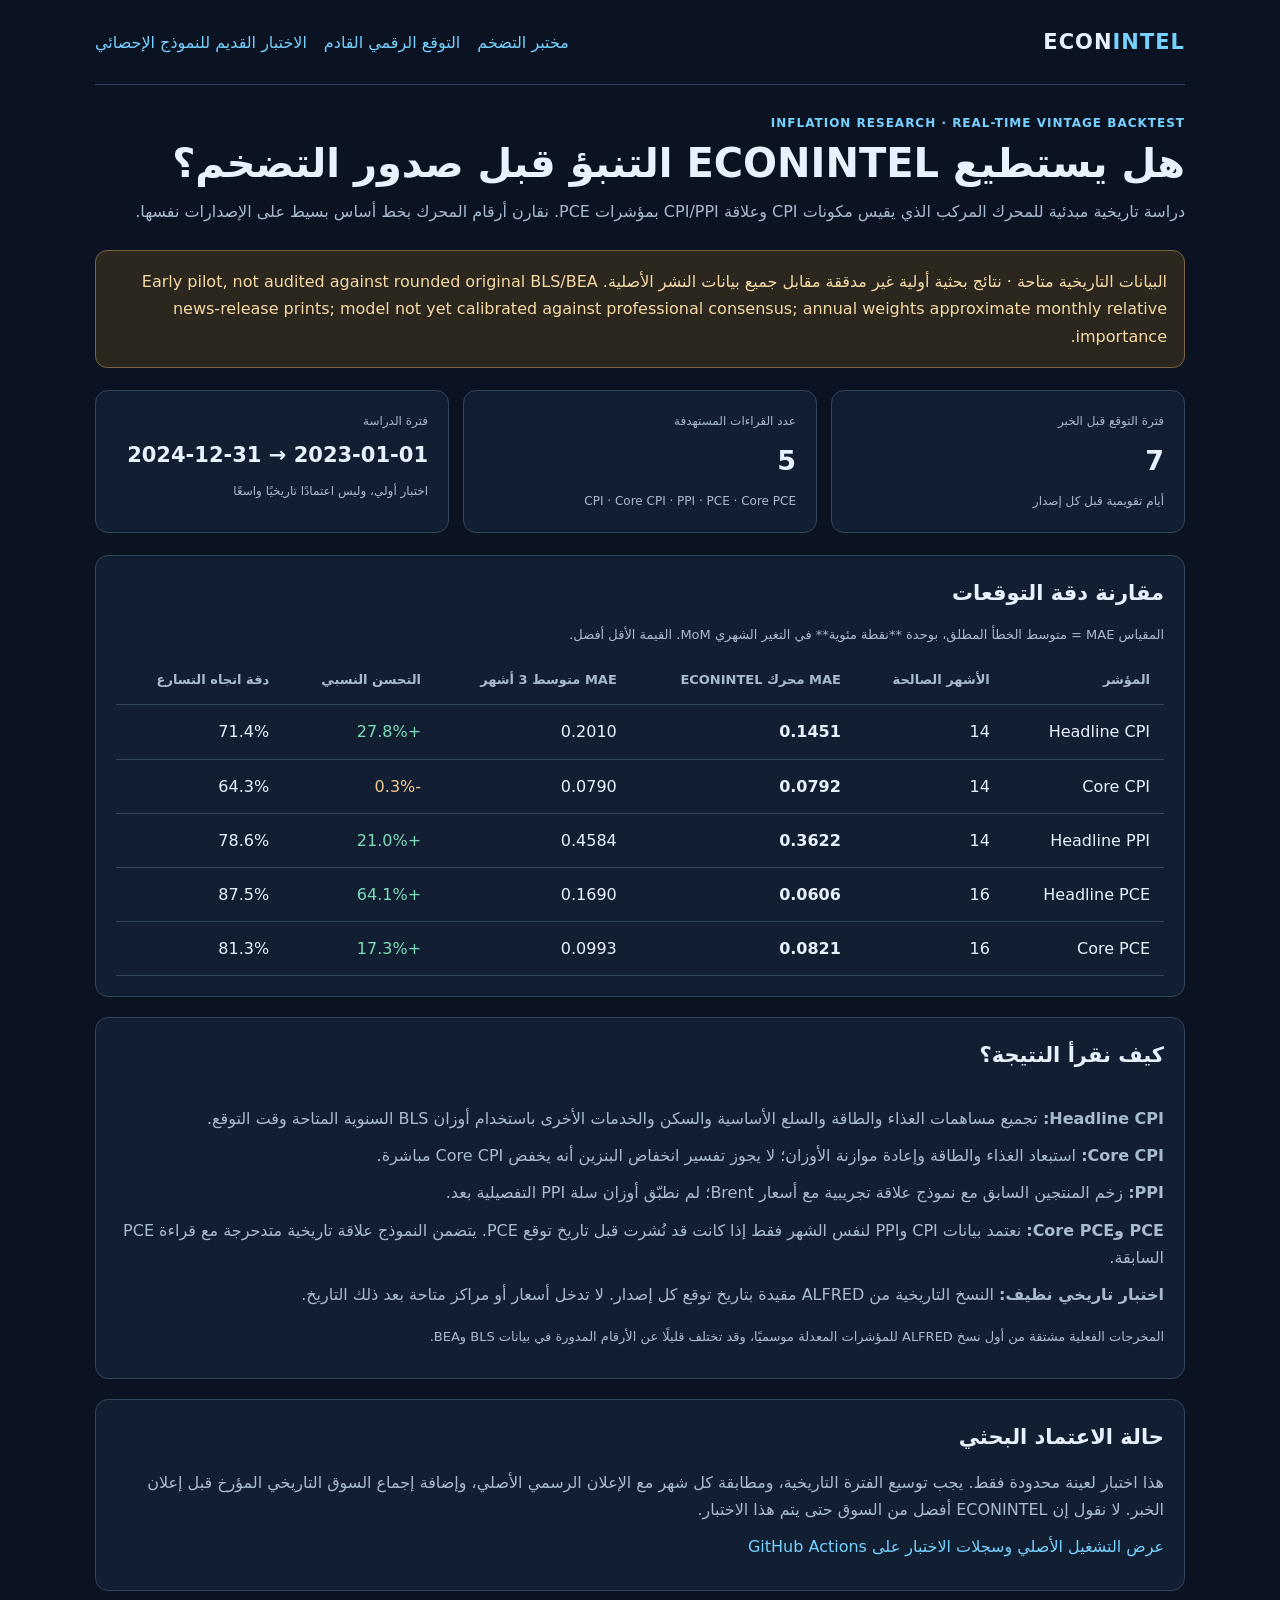
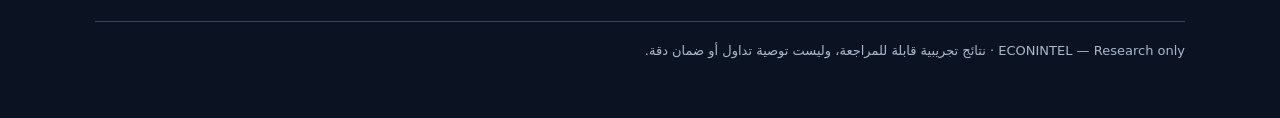
==== inflation-backtest.html @ dc7cc4f3 "Create structural CPI PCE PPI historic accuracy dashboard driven by pilot results" ====
<!doctype html>
<html lang="ar" dir="rtl"><head>
<meta charset="utf-8"/><meta name="viewport" content="width=device-width, initial-scale=1"/>
<meta name="theme-color" content="#0b1222"/><title>مختبر دقة توقع التضخم | ECONINTEL</title>
<style>
:root{color-scheme:dark;--bg:#0b1222;--card:#121f33;--panel:#0d1929;--line:#31465d;--muted:#a8bace;--accent:#77d1ff;--text:#e8f2fe;--positive:#7edbb7;--caution:#f4c98e}
*{box-sizing:border-box}body{margin:0;background:var(--bg);color:var(--text);font-family:system-ui,"Segoe UI",Tahoma,Arial,sans-serif;line-height:1.7}
.wrap{max-width:1130px;margin:auto;padding:25px 20px 55px}header{display:flex;justify-content:space-between;align-items:center;flex-wrap:wrap;gap:14px;padding-bottom:23px;border-bottom:1px solid var(--line)}
.brand{font-size:21px;font-weight:800;letter-spacing:1px}.brand b{color:var(--accent)}nav{display:flex;gap:17px;flex-wrap:wrap}
a{color:var(--accent);text-decoration:none}a:hover{text-decoration:underline}
.eyebrow{margin-top:28px;font-size:12px;font-weight:700;color:var(--accent);letter-spacing:1px}
h1{font-size:clamp(28px,4vw,40px);margin:5px 0 10px;line-height:1.25}h2{margin:0 0 13px;font-size:21px}
p,.muted{color:var(--muted)}p{margin:0 0 10px}.notice{border:1px solid #7b6442;border-radius:12px;background:#2b271f;color:#f4d9a4;padding:17px;margin-top:25px}
.grid{display:grid;grid-template-columns:repeat(auto-fit,minmax(245px,1fr));gap:14px;margin:22px 0}
.card,.panel{border:1px solid var(--line);border-radius:13px;background:var(--card);padding:20px}
.card small{display:block;color:var(--muted);font-size:12px}.card strong{display:block;font-size:27px;margin:7px 0;font-variant-numeric:tabular-nums}
.panel{margin-top:20px}.table-wrap{overflow:auto}table{border-collapse:collapse;width:100%;font-variant-numeric:tabular-nums;white-space:nowrap}
th,td{border-bottom:1px solid var(--line);padding:13px 14px;text-align:right}th{color:var(--muted);font-weight:600;font-size:13px}
.v{font-weight:700}.positive{color:var(--positive)}.negative{color:var(--caution)}.hint{font-size:13px;color:var(--muted)}
small{font-size:13px}.method{padding:8px 0}.method p{margin:10px 0}
footer{margin-top:30px;padding-top:18px;border-top:1px solid var(--line);color:var(--muted);font-size:13px}
</style></head>
<body><main class="wrap">
<header><div class="brand">ECON<b>INTEL</b></div><nav>
<a href="inflation.html">مختبر التضخم</a>
<a href="inflation-nowcast.html">التوقع الرقمي القادم</a>
<a href="cpi-backtest.html">الاختبار القديم للنموذج الإحصائي</a></nav></header>
<div class="eyebrow">INFLATION RESEARCH · REAL-TIME VINTAGE BACKTEST</div>
<h1>هل يستطيع ECONINTEL التنبؤ قبل صدور التضخم؟</h1>
<p>دراسة تاريخية مبدئية للمحرك المركب الذي يقيس مكونات CPI وعلاقة CPI/PPI بمؤشرات PCE. نقارن أرقام المحرك بخط أساس بسيط على الإصدارات نفسها.</p>
<div id="notice" class="notice" role="status">جاري تحميل النتائج الرسمية للبحث...</div>
<div class="grid">
<div class="card"><small>فترة التوقع قبل الخبر</small><strong id="horizon">—</strong><small>أيام تقويمية قبل كل إصدار</small></div>
<div class="card"><small>عدد القراءات المستهدفة</small><strong id="families">—</strong><small>CPI · Core CPI · PPI · PCE · Core PCE</small></div>
<div class="card"><small>فترة الدراسة</small><strong id="window" style="font-size:21px">—</strong><small>اختبار أولي، وليس اعتمادًا تاريخيًا واسعًا</small></div>
</div>
<section class="panel"><h2>مقارنة دقة التوقعات</h2>
<p class="hint">المقياس MAE = متوسط الخطأ المطلق، بوحدة **نقطة مئوية** في التغير الشهري MoM. القيمة الأقل أفضل.</p>
<div class="table-wrap"><table><thead><tr>
<th>المؤشر</th><th>الأشهر الصالحة</th><th>MAE محرك ECONINTEL</th><th>MAE متوسط 3 أشهر</th><th>التحسن النسبي</th><th>دقة اتجاه التسارع</th>
</tr></thead><tbody id="rows"><tr><td colspan="6">لا توجد نتائج حتى الآن.</td></tr></tbody></table></div></section>
<section class="panel"><h2>كيف نقرأ النتيجة؟</h2>
<div class="method"><p><b>Headline CPI:</b> تجميع مساهمات الغذاء والطاقة والسلع الأساسية والسكن والخدمات الأخرى باستخدام أوزان BLS السنوية المتاحة وقت التوقع.</p>
<p><b>Core CPI:</b> استبعاد الغذاء والطاقة وإعادة موازنة الأوزان؛ لا يجوز تفسير انخفاض البنزين أنه يخفض Core CPI مباشرة.</p>
<p><b>PPI:</b> زخم المنتجين السابق مع نموذج علاقة تجريبية مع أسعار Brent؛ لم نطبّق أوزان سلة PPI التفصيلية بعد.</p>
<p><b>PCE وCore PCE:</b> نعتمد بيانات CPI وPPI لنفس الشهر فقط إذا كانت قد نُشرت قبل تاريخ توقع PCE. يتضمن النموذج علاقة تاريخية متدحرجة مع قراءة PCE السابقة.</p>
<p><b>اختبار تاريخي نظيف:</b> النسخ التاريخية من ALFRED مقيدة بتاريخ توقع كل إصدار. لا تدخل أسعار أو مراكز متاحة بعد ذلك التاريخ.</p></div>
<p class="hint">المخرجات الفعلية مشتقة من أول نسخ ALFRED للمؤشرات المعدلة موسميًا، وقد تختلف قليلًا عن الأرقام المدورة في بيانات BLS وBEA.</p>
</section>
<section class="panel"><h2>حالة الاعتماد البحثي</h2>
<p>هذا اختبار لعينة محدودة فقط. يجب توسيع الفترة التاريخية، ومطابقة كل شهر مع الإعلان الرسمي الأصلي، وإضافة إجماع السوق التاريخي المؤرخ قبل إعلان الخبر. لا نقول إن ECONINTEL أفضل من السوق حتى يتم هذا الاختبار.</p>
<p><a href="https://github.com/yazeedkhazer-cpu/ECONINTEL/actions/runs/46163855962" target="_blank" rel="noopener noreferrer">عرض التشغيل الأصلي وسجلات الاختبار على GitHub Actions</a></p>
</section><footer>ECONINTEL — Research only · نتائج تجريبية قابلة للمراجعة، وليست توصية تداول أو ضمان دقة.</footer>
</main><script>
"use strict";
const $=id=>document.getElementById(id);
const fmt=(x,n=4)=>typeof x==="number"&&Number.isFinite(x)?x.toFixed(n):"—";
fetch("data/structural-pit-summary.json?t="+Date.now(),{cache:"no-store"})
 .then(r=>{if(!r.ok)throw Error("HTTP "+r.status);return r.json();})
 .then(data=>{
  if(data.schemaVersion!==1||!Array.isArray(data.metrics))throw Error("ملف النتائج غير معروف");
  $("horizon").textContent=String(data.checkedHorizonDays??"—");
  $("families").textContent=String(data.metrics.length);
  $("window").textContent=data.historicalWindow?.replace("/"," → ")||"—";
  $("notice").textContent="البيانات التاريخية متاحة · نتائج بحثية أولية غير مدققة مقابل جميع بيانات النشر الأصلية. "+data.warning;
  const body=$("rows");body.replaceChildren();
  for(const entry of data.metrics){
   const tr=document.createElement("tr");
   const gain=entry.baselineMAE>0?100*(entry.baselineMAE-entry.structuralMAE)/entry.baselineMAE:null;
   const cols=[entry.label,String(entry.cases),fmt(entry.structuralMAE),fmt(entry.baselineMAE),
               gain===null?"—":(gain>0?"+":"")+fmt(gain,1)+"%",fmt(100*entry.structuralDirection,1)+"%"];
   for(let i=0;i<cols.length;i++){
    const td=document.createElement("td");td.textContent=cols[i];
    if(i===2)td.classList.add("v");
    if(i===4)td.classList.add(gain>0?"positive":"negative");
    tr.appendChild(td);
   }body.appendChild(tr);
  }
 }).catch(e=>$("notice").textContent="تعذر جلب نتائج الدراسة: "+e.message);
</script></body></html>
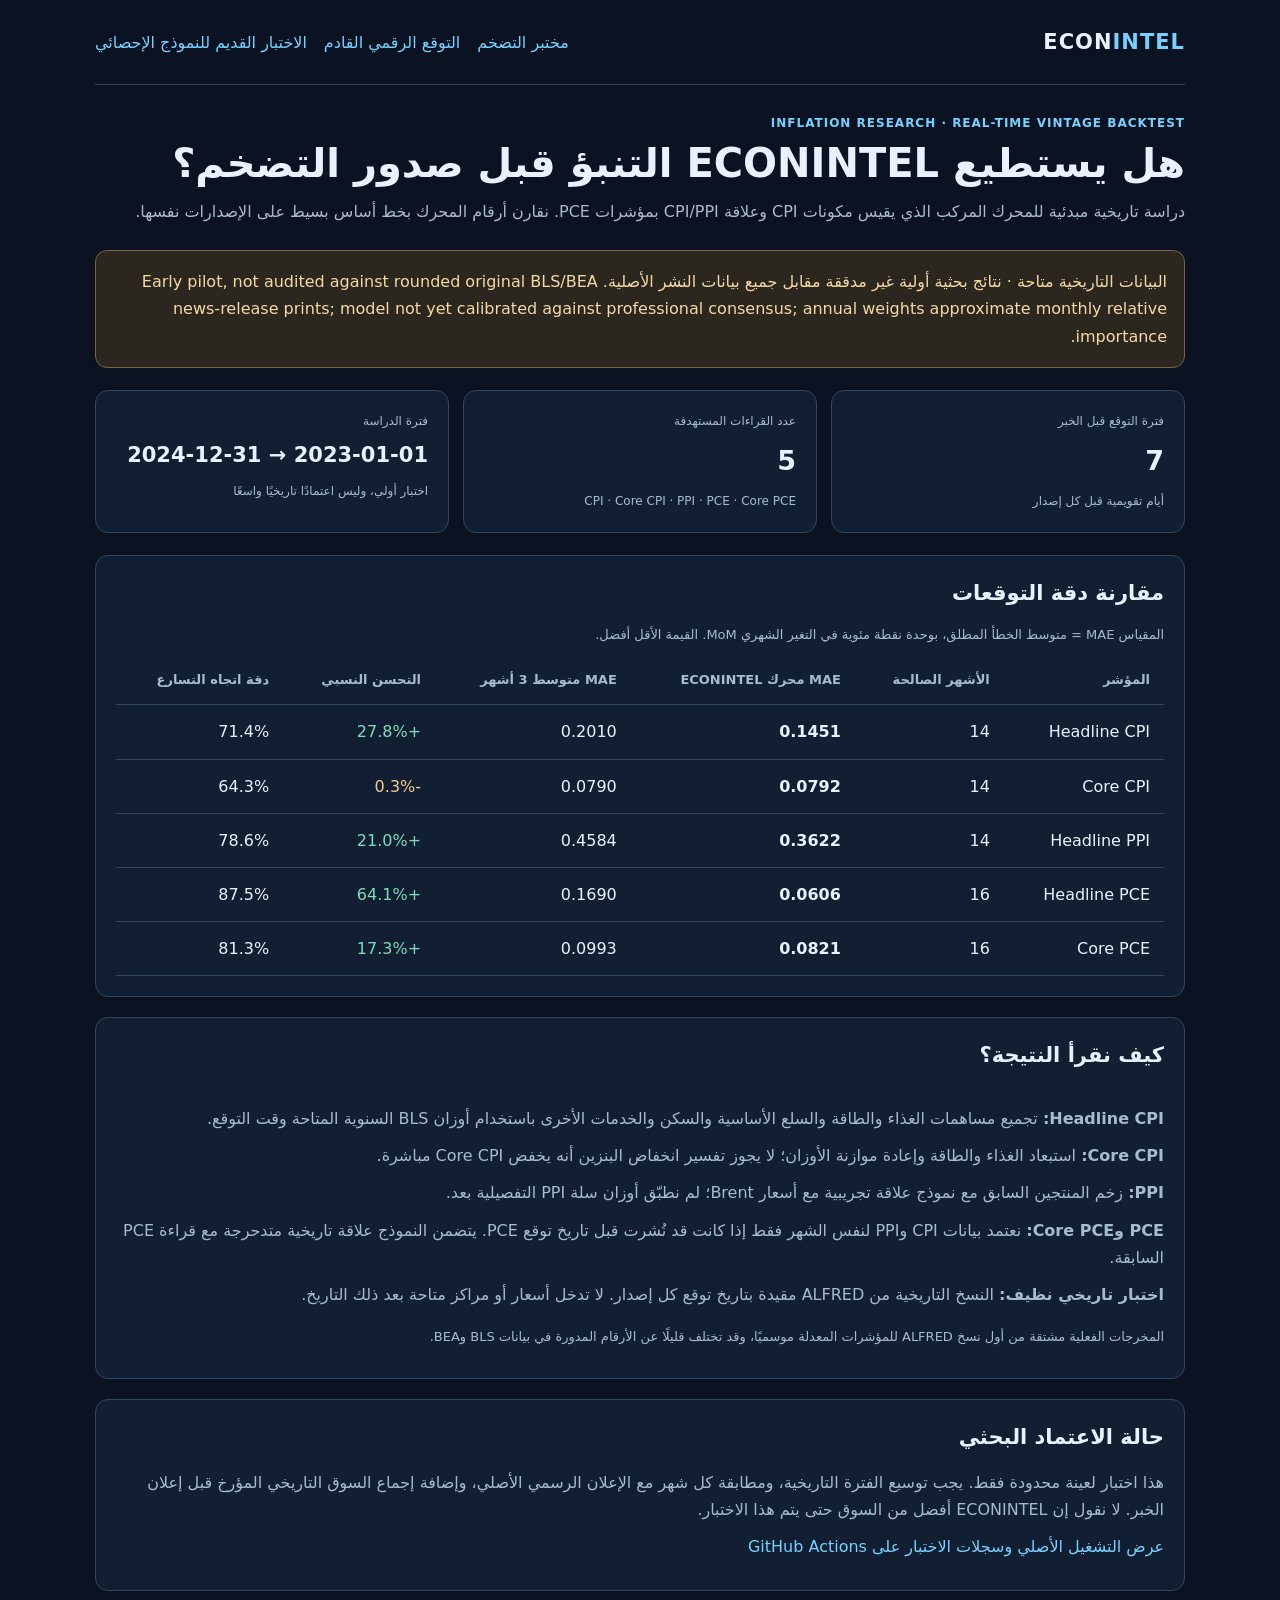
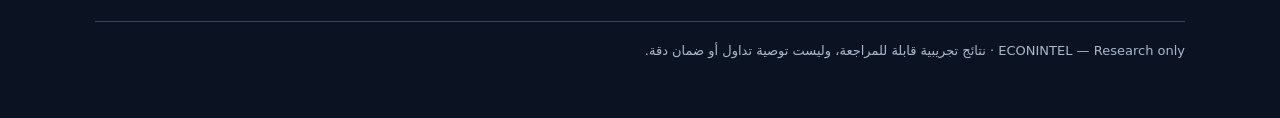
==== commit 6216927f: "Link the structural inflation research results throughout ECONINTEL" ====
--- a/inflation-backtest.html
+++ b/inflation-backtest.html
@@ -35,7 +35,7 @@
 <div class="card"><small>فترة الدراسة</small><strong id="window" style="font-size:21px">—</strong><small>اختبار أولي، وليس اعتمادًا تاريخيًا واسعًا</small></div>
 </div>
 <section class="panel"><h2>مقارنة دقة التوقعات</h2>
-<p class="hint">المقياس MAE = متوسط الخطأ المطلق، بوحدة **نقطة مئوية** في التغير الشهري MoM. القيمة الأقل أفضل.</p>
+<p class="hint">المقياس MAE = متوسط الخطأ المطلق، بوحدة نقطة مئوية في التغير الشهري MoM. القيمة الأقل أفضل.</p>
 <div class="table-wrap"><table><thead><tr>
 <th>المؤشر</th><th>الأشهر الصالحة</th><th>MAE محرك ECONINTEL</th><th>MAE متوسط 3 أشهر</th><th>التحسن النسبي</th><th>دقة اتجاه التسارع</th>
 </tr></thead><tbody id="rows"><tr><td colspan="6">لا توجد نتائج حتى الآن.</td></tr></tbody></table></div></section>
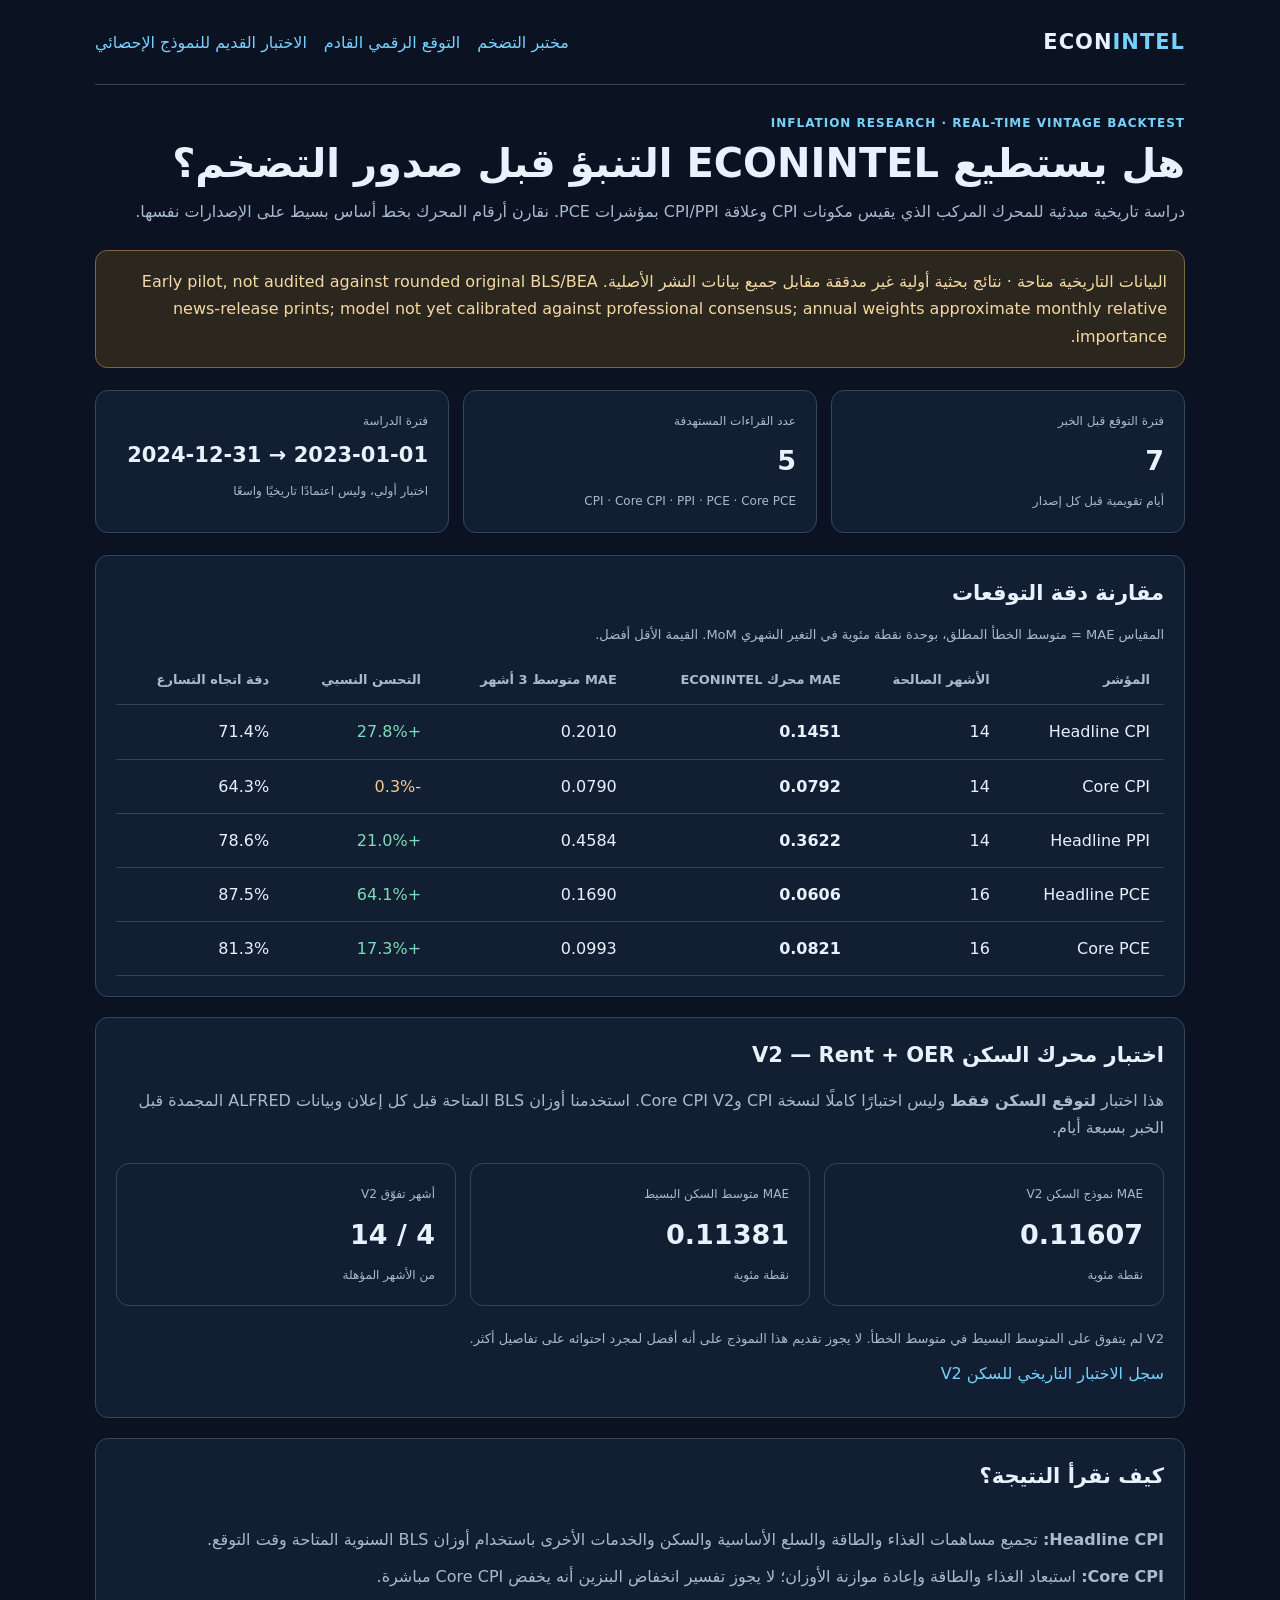
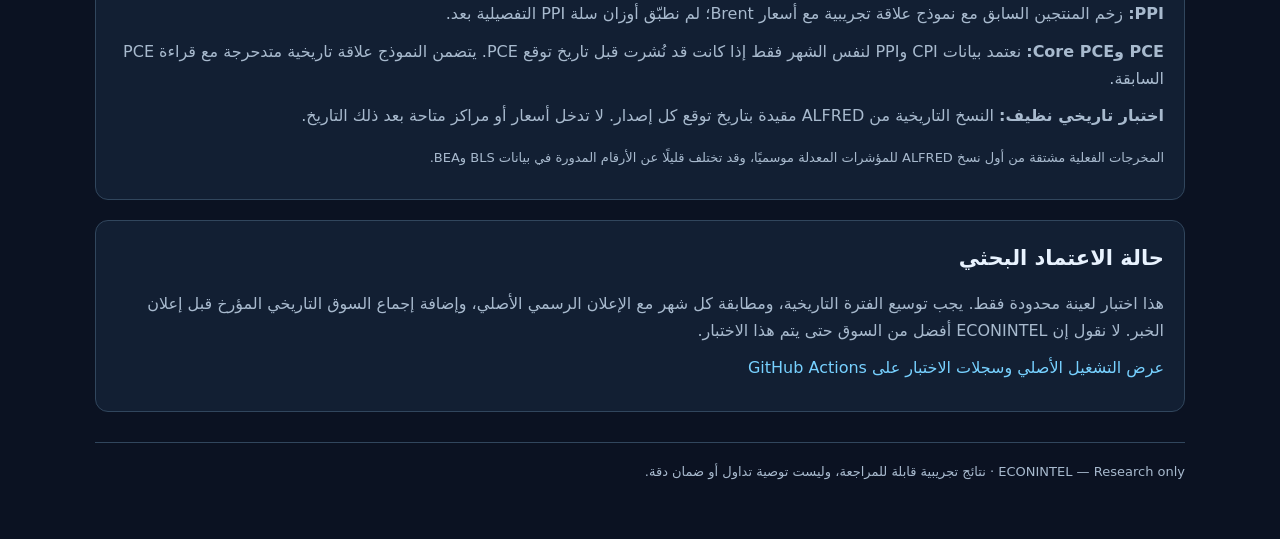
==== commit ec7f7f3e: "Show CPI shelter V2 failure to beat simple baseline transparently on research backtest page" ====
--- a/inflation-backtest.html
+++ b/inflation-backtest.html
@@ -39,6 +39,16 @@
 <div class="table-wrap"><table><thead><tr>
 <th>المؤشر</th><th>الأشهر الصالحة</th><th>MAE محرك ECONINTEL</th><th>MAE متوسط 3 أشهر</th><th>التحسن النسبي</th><th>دقة اتجاه التسارع</th>
 </tr></thead><tbody id="rows"><tr><td colspan="6">لا توجد نتائج حتى الآن.</td></tr></tbody></table></div></section>
+<section class="panel"><h2>اختبار محرك السكن V2 — Rent + OER</h2>
+<p>هذا اختبار <b>لتوقع السكن فقط</b> وليس اختبارًا كاملًا لنسخة CPI وCore CPI V2. استخدمنا أوزان BLS المتاحة قبل كل إعلان وبيانات ALFRED المجمدة قبل الخبر بسبعة أيام.</p>
+<div class="grid">
+<div class="card"><small>MAE نموذج السكن V2</small><strong id="v2ShelterMae">—</strong><small>نقطة مئوية</small></div>
+<div class="card"><small>MAE متوسط السكن البسيط</small><strong id="v2ShelterBaseline">—</strong><small>نقطة مئوية</small></div>
+<div class="card"><small>أشهر تفوّق V2</small><strong id="v2ShelterWins">—</strong><small>من الأشهر المؤهلة</small></div>
+</div>
+<p id="v2ShelterInterpretation" class="hint">يتم تحميل نتائج اختبار السكن…</p>
+<p><a href="https://github.com/yazeedkhazer-cpu/ECONINTEL/actions/runs/46167403971" target="_blank" rel="noopener noreferrer">سجل الاختبار التاريخي للسكن V2</a></p>
+</section>
 <section class="panel"><h2>كيف نقرأ النتيجة؟</h2>
 <div class="method"><p><b>Headline CPI:</b> تجميع مساهمات الغذاء والطاقة والسلع الأساسية والسكن والخدمات الأخرى باستخدام أوزان BLS السنوية المتاحة وقت التوقع.</p>
 <p><b>Core CPI:</b> استبعاد الغذاء والطاقة وإعادة موازنة الأوزان؛ لا يجوز تفسير انخفاض البنزين أنه يخفض Core CPI مباشرة.</p>
@@ -55,6 +65,18 @@
 "use strict";
 const $=id=>document.getElementById(id);
 const fmt=(x,n=4)=>typeof x==="number"&&Number.isFinite(x)?x.toFixed(n):"—";
+fetch("data/cpi-shelter-v2-pit-summary.json?t="+Date.now(),{cache:"no-store"})
+ .then(r=>{if(!r.ok)throw Error("HTTP "+r.status);return r.json();})
+ .then(d=>{
+   if(d.schemaVersion!==1||!d.metrics?.v2||!d.metrics?.baseline)throw Error("Unrecognized shelter report");
+   $("v2ShelterMae").textContent=fmt(d.metrics.v2.maePp,5);
+   $("v2ShelterBaseline").textContent=fmt(d.metrics.baseline.maePp,5);
+   $("v2ShelterWins").textContent=d.metrics.v2.monthlyWins+" / "+d.valid;
+   $("v2ShelterInterpretation").textContent=d.metrics.v2.maePp>=d.metrics.baseline.maePp?
+    "V2 لم يتفوق على المتوسط البسيط في متوسط الخطأ. لا يجوز تقديم هذا النموذج على أنه أفضل لمجرد احتوائه على تفاصيل أكثر.":
+    "V2 تحسّن في هذه العينة المحدودة فقط. يلزم اختبار مستقل قبل اعتماده.";
+ }).catch(e=>$("v2ShelterInterpretation").textContent="تعذر تحميل نتائج السكن: "+e.message);
+
 fetch("data/structural-pit-summary.json?t="+Date.now(),{cache:"no-store"})
  .then(r=>{if(!r.ok)throw Error("HTTP "+r.status);return r.json();})
  .then(data=>{
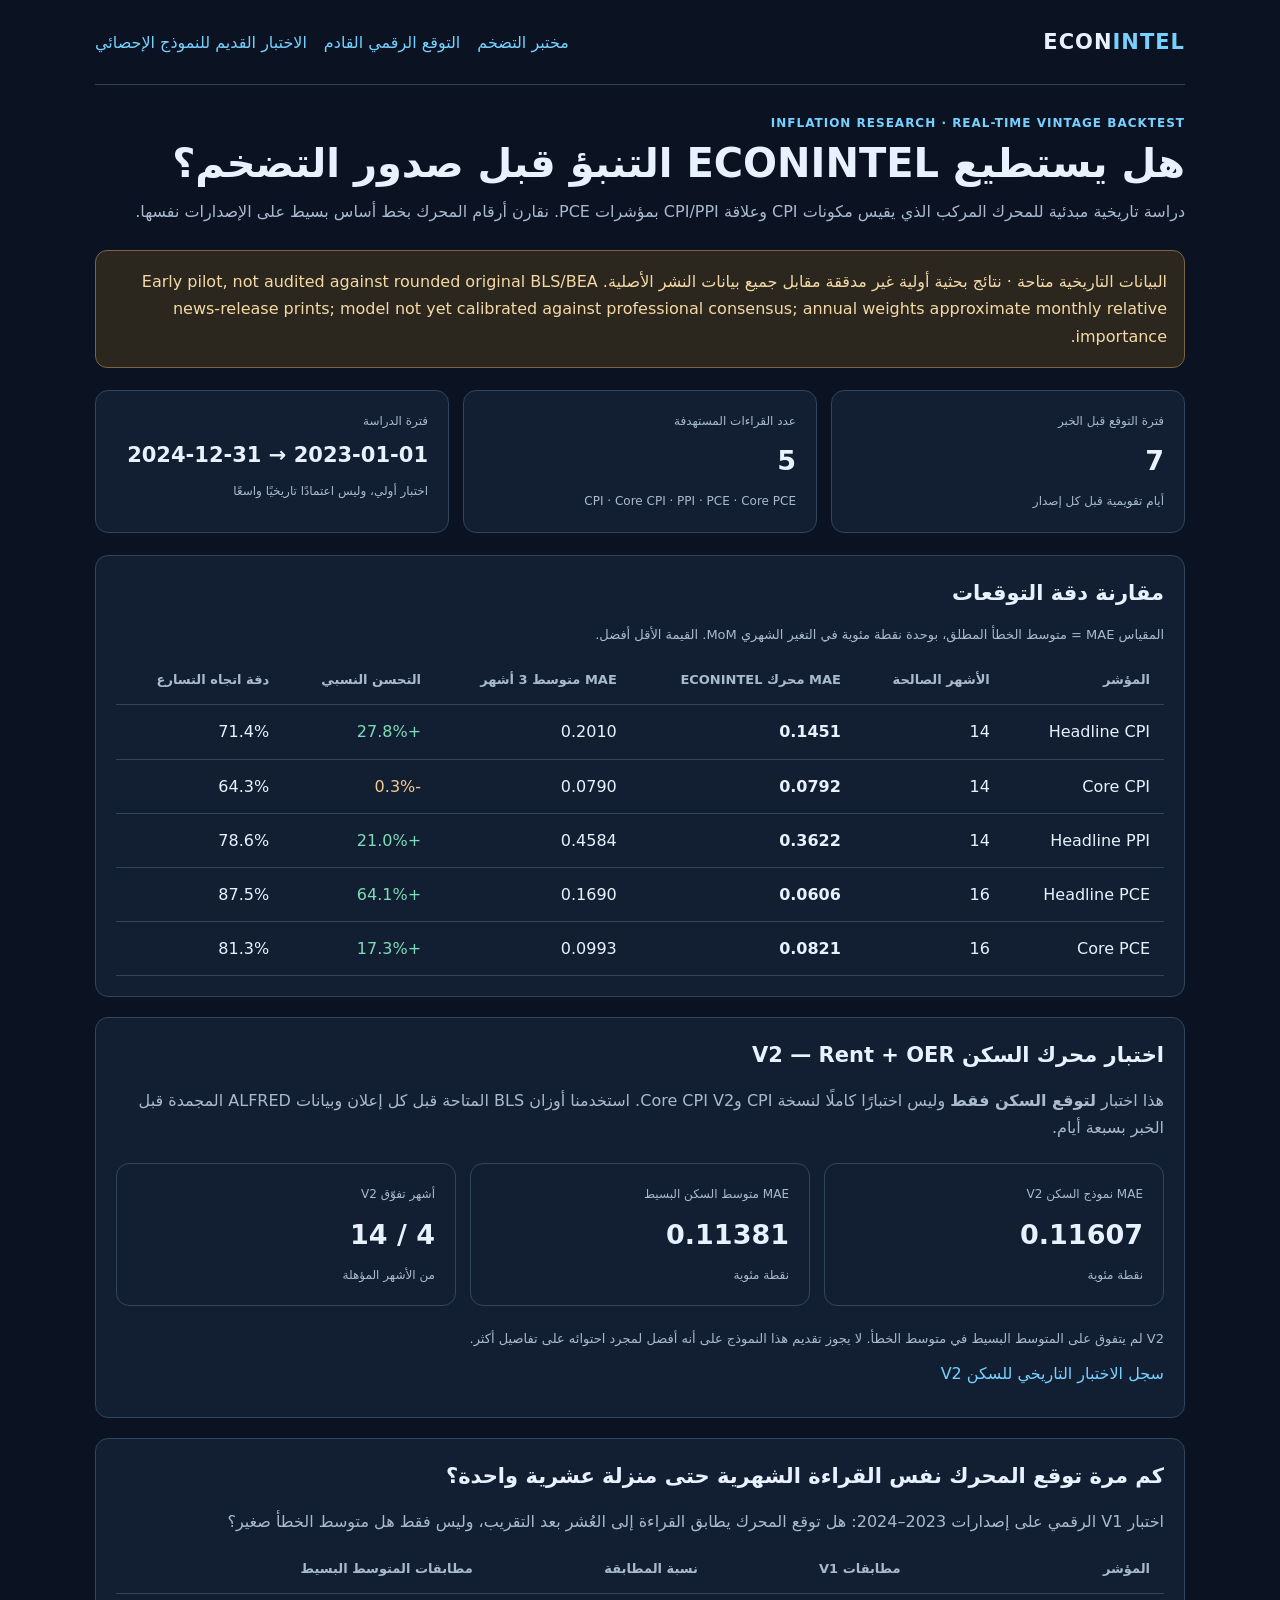
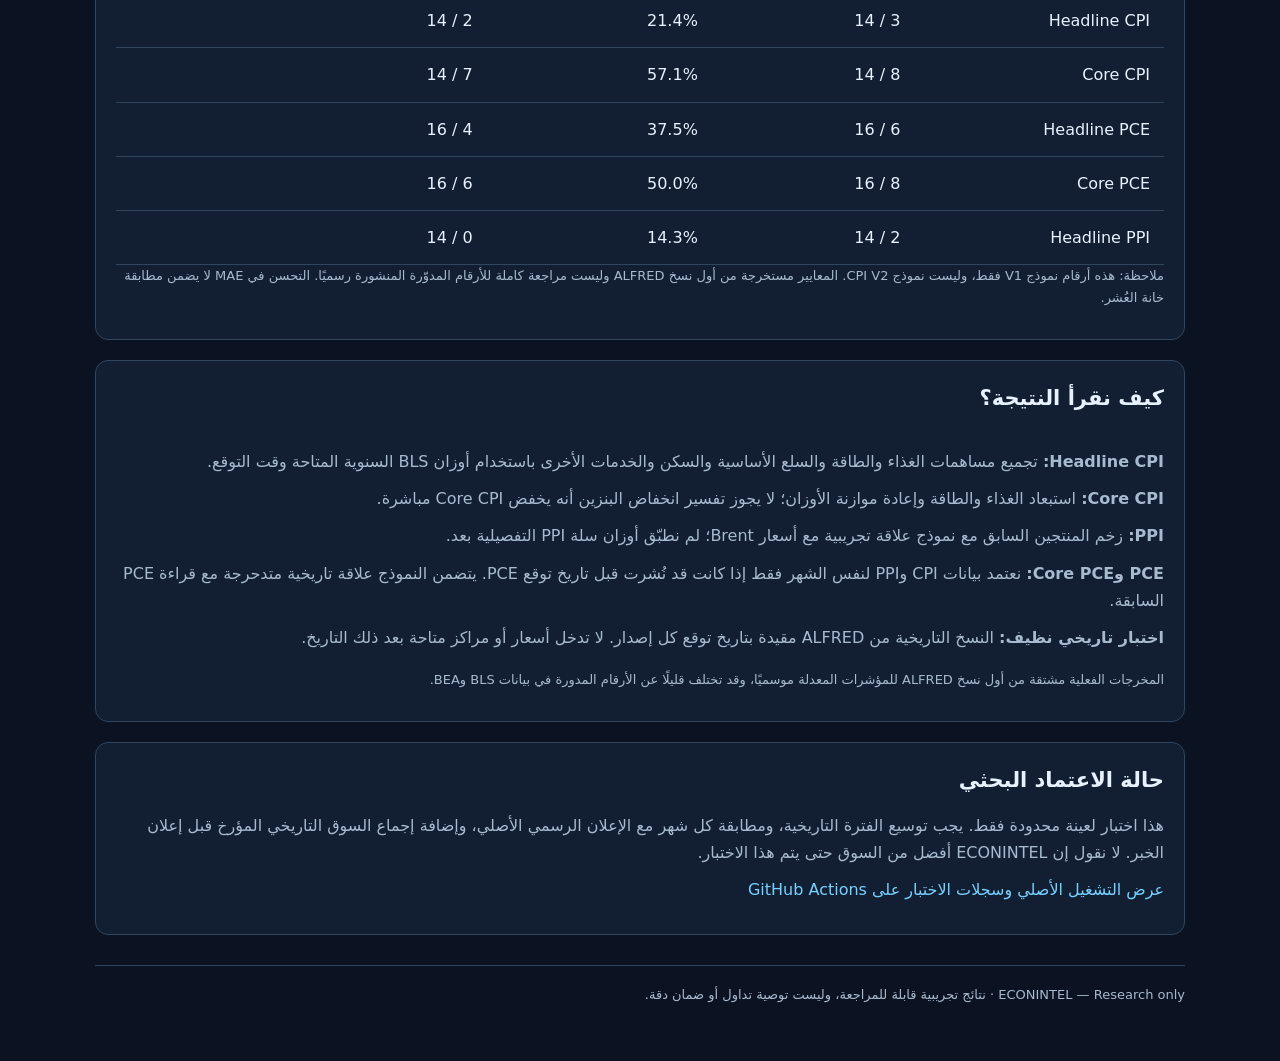
==== commit 75ff67e3: "Show numeric one-decimal accuracy for all five inflation releases; not just MAE" ====
--- a/inflation-backtest.html
+++ b/inflation-backtest.html
@@ -49,6 +49,12 @@
 <p id="v2ShelterInterpretation" class="hint">يتم تحميل نتائج اختبار السكن…</p>
 <p><a href="https://github.com/yazeedkhazer-cpu/ECONINTEL/actions/runs/46167403971" target="_blank" rel="noopener noreferrer">سجل الاختبار التاريخي للسكن V2</a></p>
 </section>
+<section class="panel"><h2>كم مرة توقع المحرك نفس القراءة الشهرية حتى منزلة عشرية واحدة؟</h2>
+<p>اختبار V1 الرقمي على إصدارات 2023–2024: هل توقع المحرك يطابق القراءة إلى العُشر بعد التقريب، وليس فقط هل متوسط الخطأ صغير؟</p>
+<div class="table-wrap"><table><thead><tr><th>المؤشر</th><th>مطابقات V1</th><th>نسبة المطابقة</th><th>مطابقات المتوسط البسيط</th></tr></thead>
+<tbody id="exactHitRows"><tr><td colspan="4">جاري تحميل نتائج المطابقة…</td></tr></tbody></table></div>
+<p id="exactHitNote" class="hint">هذه مقارنة مع التغير المستخرج من أول مؤشر ALFRED المعدل موسميًا، وليست بعد مقارنة مباشرة مع الرقم المطبوع حرفيًا في بيان BLS/BEA.</p>
+</section>
 <section class="panel"><h2>كيف نقرأ النتيجة؟</h2>
 <div class="method"><p><b>Headline CPI:</b> تجميع مساهمات الغذاء والطاقة والسلع الأساسية والسكن والخدمات الأخرى باستخدام أوزان BLS السنوية المتاحة وقت التوقع.</p>
 <p><b>Core CPI:</b> استبعاد الغذاء والطاقة وإعادة موازنة الأوزان؛ لا يجوز تفسير انخفاض البنزين أنه يخفض Core CPI مباشرة.</p>
@@ -64,6 +70,22 @@
 </main><script>
 "use strict";
 const $=id=>document.getElementById(id);
+fetch("data/inflation-exact-hit-summary.json?t="+Date.now(),{cache:"no-store"})
+ .then(r=>{if(!r.ok)throw Error("HTTP "+r.status);return r.json();})
+ .then(d=>{
+  if(d.schemaVersion!==1||!Array.isArray(d.tests))throw Error("Invalid release-level audit");
+  const body=$("exactHitRows");body.replaceChildren();
+  for(const x of d.tests){
+   const tr=document.createElement("tr");
+   const vals=[x.name,x.structuralExact+" / "+x.n,
+               (100*x.structuralExact/x.n).toFixed(1)+"%",
+               x.baselineExact+" / "+x.n];
+   for(const val of vals){const td=document.createElement("td");td.textContent=val;tr.appendChild(td);}
+   body.appendChild(tr);
+  }
+  $("exactHitNote").textContent="ملاحظة: هذه أرقام نموذج V1 فقط، وليست نموذج CPI V2. المعايير مستخرجة من أول نسخ ALFRED وليست مراجعة كاملة للأرقام المدوّرة المنشورة رسميًا. التحسن في MAE لا يضمن مطابقة خانة العُشر.";
+ }).catch(e=>$("exactHitNote").textContent="تعذر تحميل فحص دقة المطابقة: "+e.message);
+
 const fmt=(x,n=4)=>typeof x==="number"&&Number.isFinite(x)?x.toFixed(n):"—";
 fetch("data/cpi-shelter-v2-pit-summary.json?t="+Date.now(),{cache:"no-store"})
  .then(r=>{if(!r.ok)throw Error("HTTP "+r.status);return r.json();})
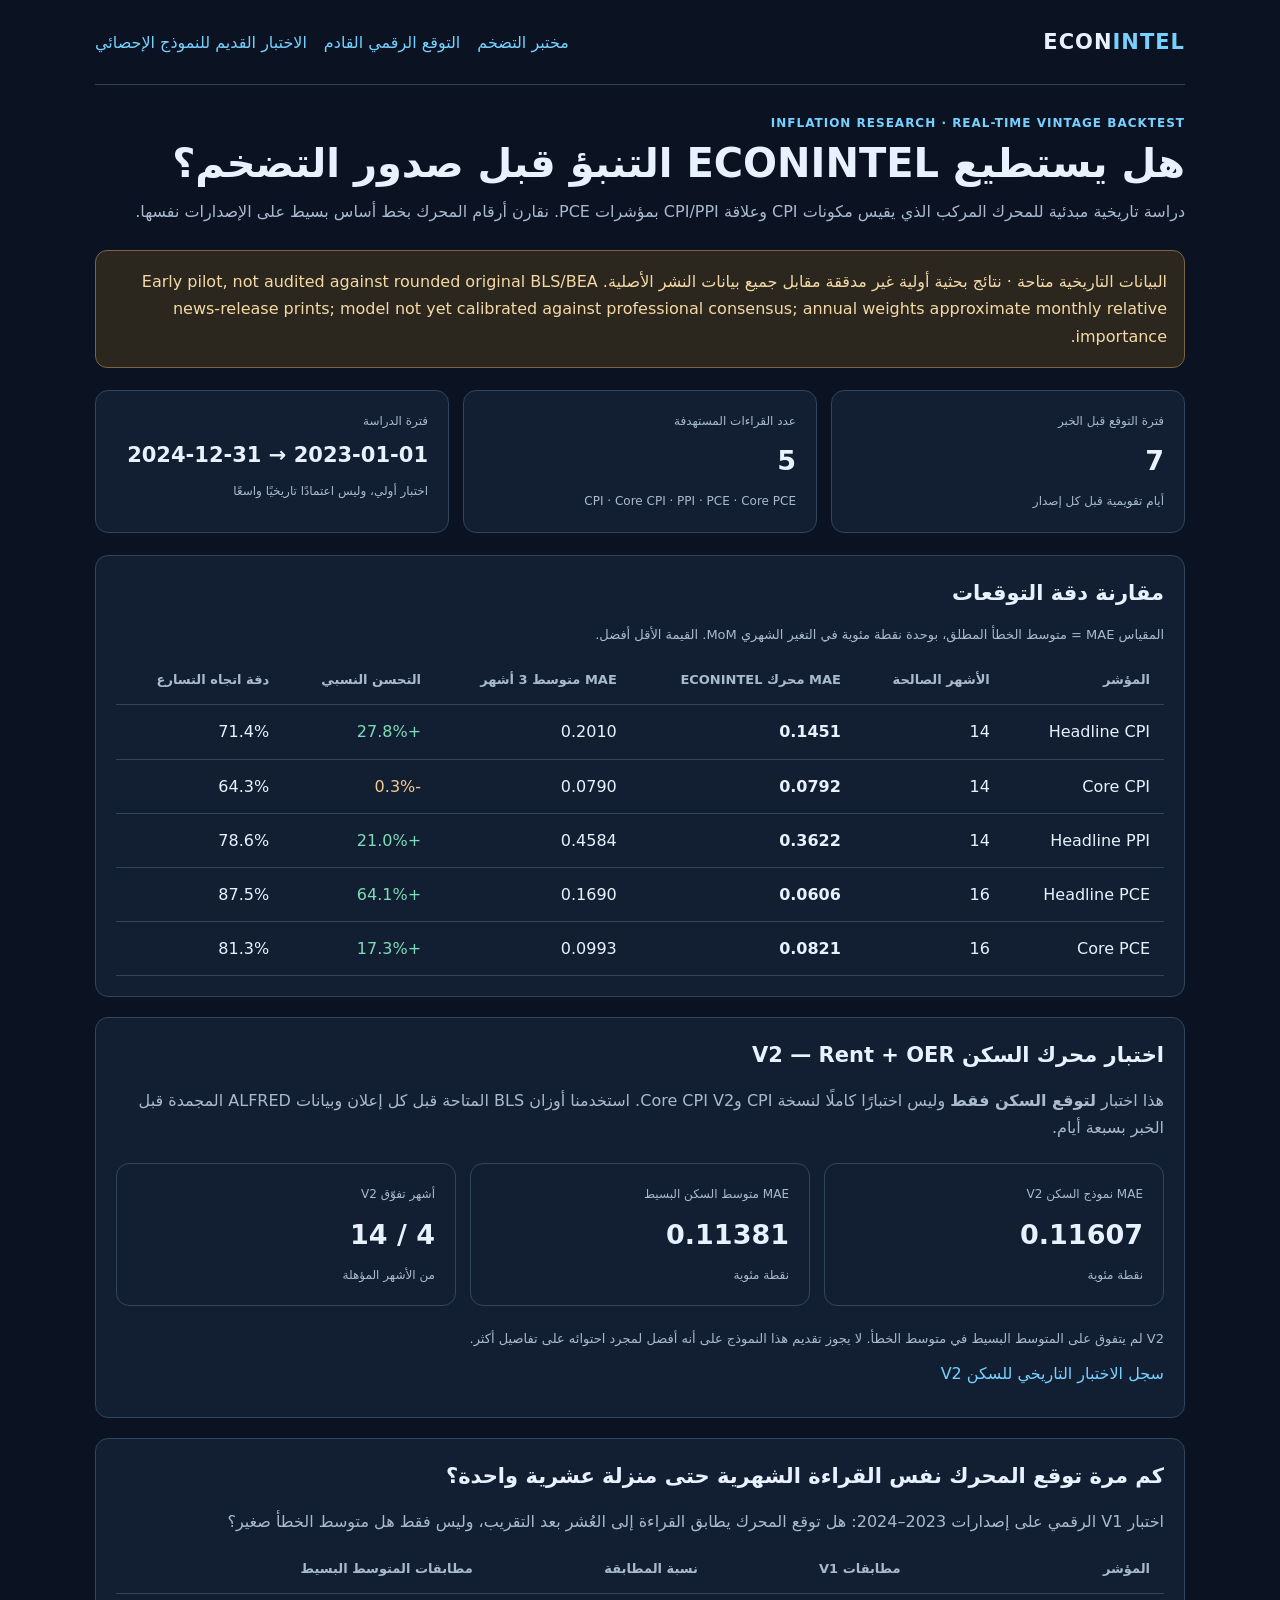
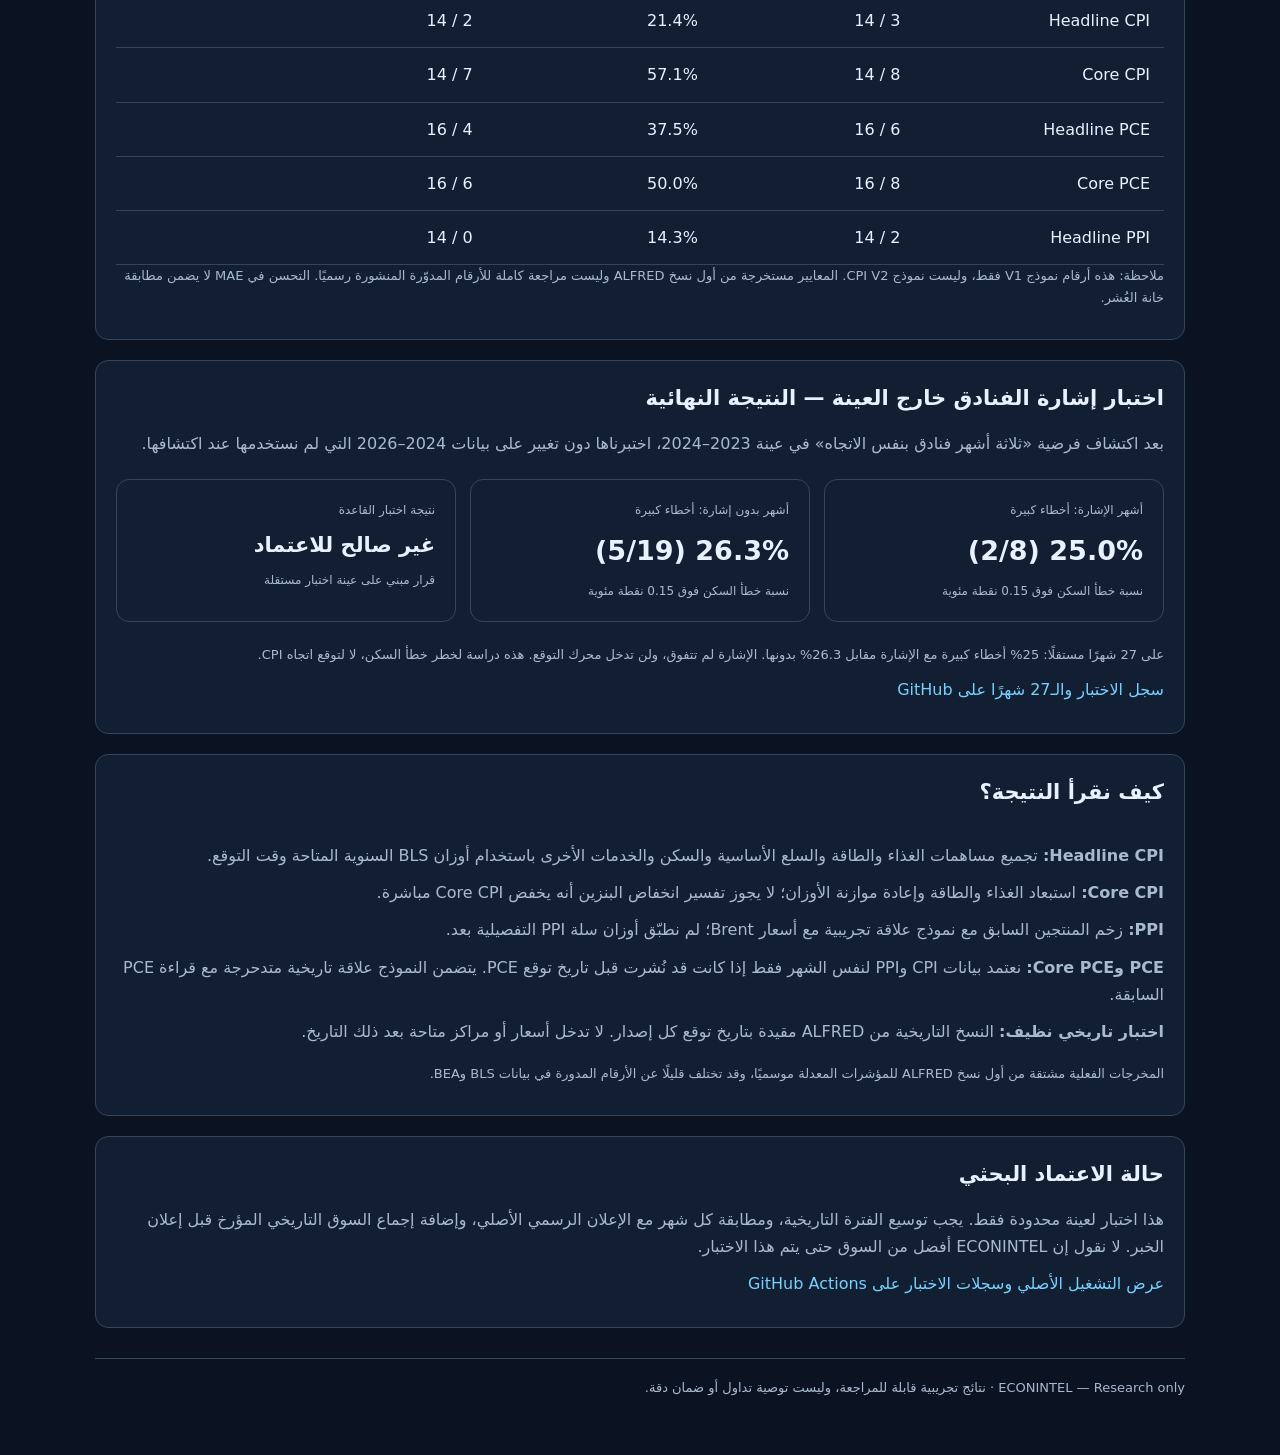
==== commit 8a9bba90: "Display failed 27-month out-of-sample shelter hotel risk flag transparently in research dashboard" ====
--- a/inflation-backtest.html
+++ b/inflation-backtest.html
@@ -55,6 +55,18 @@
 <tbody id="exactHitRows"><tr><td colspan="4">جاري تحميل نتائج المطابقة…</td></tr></tbody></table></div>
 <p id="exactHitNote" class="hint">هذه مقارنة مع التغير المستخرج من أول مؤشر ALFRED المعدل موسميًا، وليست بعد مقارنة مباشرة مع الرقم المطبوع حرفيًا في بيان BLS/BEA.</p>
 </section>
+
+<section class="panel">
+  <h2>اختبار إشارة الفنادق خارج العينة — النتيجة النهائية</h2>
+  <p>بعد اكتشاف فرضية «ثلاثة أشهر فنادق بنفس الاتجاه» في عينة 2023–2024، اختبرناها دون تغيير على بيانات 2024–2026 التي لم نستخدمها عند اكتشافها.</p>
+  <div class="grid">
+    <div class="card"><small>أشهر الإشارة: أخطاء كبيرة</small><strong id="riskFlagged">—</strong><small>نسبة خطأ السكن فوق 0.15 نقطة مئوية</small></div>
+    <div class="card"><small>أشهر بدون إشارة: أخطاء كبيرة</small><strong id="riskUnflagged">—</strong><small>نسبة خطأ السكن فوق 0.15 نقطة مئوية</small></div>
+    <div class="card"><small>نتيجة اختبار القاعدة</small><strong id="riskVerdict" style="font-size:21px">—</strong><small>قرار مبني على عينة اختبار مستقلة</small></div>
+  </div>
+  <p id="riskReason" class="hint">جاري تحميل حكم الاختبار المستقل…</p>
+  <p><a href="https://github.com/yazeedkhazer-cpu/ECONINTEL/actions/runs/46169865199" target="_blank" rel="noopener noreferrer">سجل الاختبار والـ27 شهرًا على GitHub</a></p>
+</section>
 <section class="panel"><h2>كيف نقرأ النتيجة؟</h2>
 <div class="method"><p><b>Headline CPI:</b> تجميع مساهمات الغذاء والطاقة والسلع الأساسية والسكن والخدمات الأخرى باستخدام أوزان BLS السنوية المتاحة وقت التوقع.</p>
 <p><b>Core CPI:</b> استبعاد الغذاء والطاقة وإعادة موازنة الأوزان؛ لا يجوز تفسير انخفاض البنزين أنه يخفض Core CPI مباشرة.</p>
@@ -70,6 +82,16 @@
 </main><script>
 "use strict";
 const $=id=>document.getElementById(id);
+fetch("data/shelter-hotel-streak-decision.json?t="+Date.now(),{cache:"no-store"})
+ .then(r=>{if(!r.ok)throw Error("HTTP "+r.status);return r.json();})
+ .then(d=>{
+   if(d.schemaVersion!==1||!d.sample?.flag||!d.sample?.noFlag)throw Error("Invalid holdout decision");
+   $("riskFlagged").textContent=(100*d.sample.flag.largeMissRate).toFixed(1)+"% ("+d.sample.flag.largeMisses+"/"+d.sample.flag.n+")";
+   $("riskUnflagged").textContent=(100*d.sample.noFlag.largeMissRate).toFixed(1)+"% ("+d.sample.noFlag.largeMisses+"/"+d.sample.noFlag.n+")";
+   $("riskVerdict").textContent=d.result==="REJECT_FOR_OPERATIONAL_USE"?"غير صالح للاعتماد":"تحتاج مراجعة";
+   $("riskReason").textContent="على "+d.eligibleReleases+" شهرًا مستقلًا: 25% أخطاء كبيرة مع الإشارة مقابل 26.3% بدونها. الإشارة لم تتفوق، ولن تدخل محرك التوقع. هذه دراسة لخطر خطأ السكن، لا لتوقع اتجاه CPI.";
+ }).catch(e=>$("riskReason").textContent="تعذر تحميل النتيجة: "+e.message);
+
 fetch("data/inflation-exact-hit-summary.json?t="+Date.now(),{cache:"no-store"})
  .then(r=>{if(!r.ok)throw Error("HTTP "+r.status);return r.json();})
  .then(d=>{
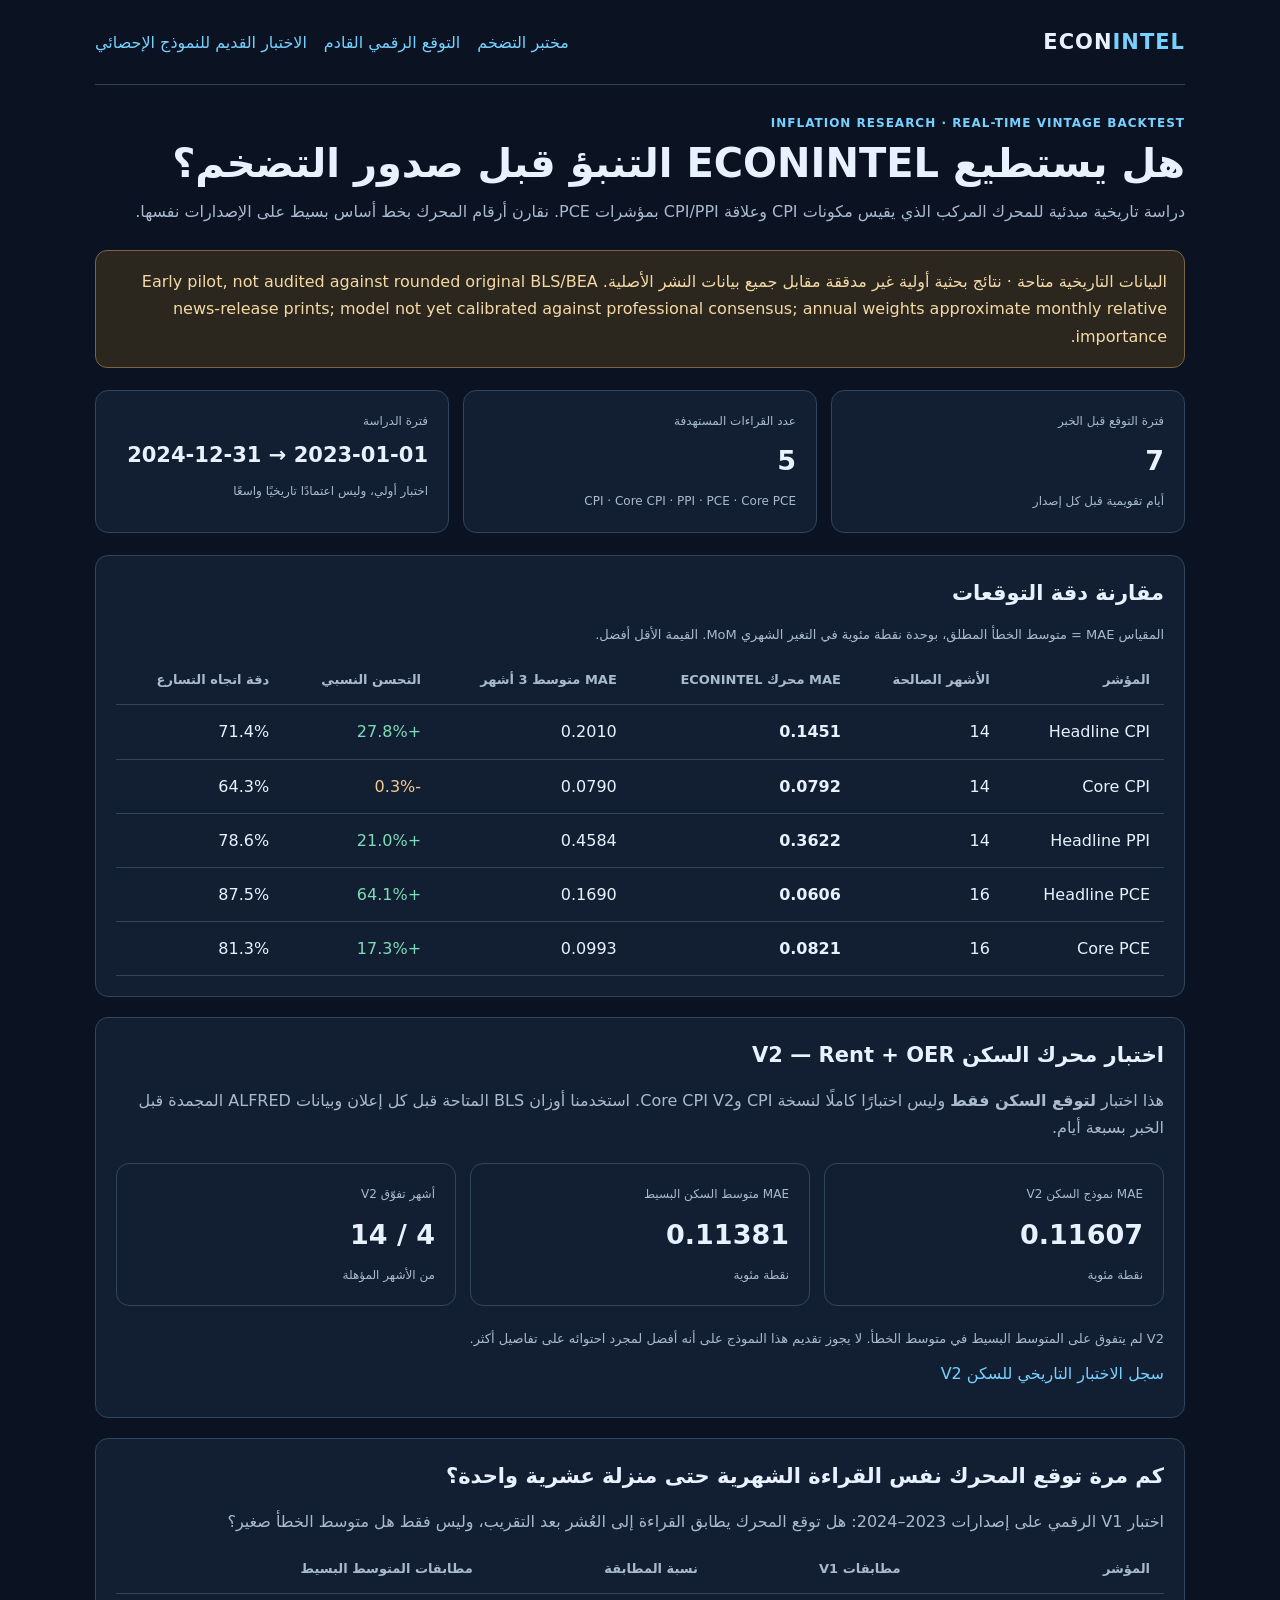
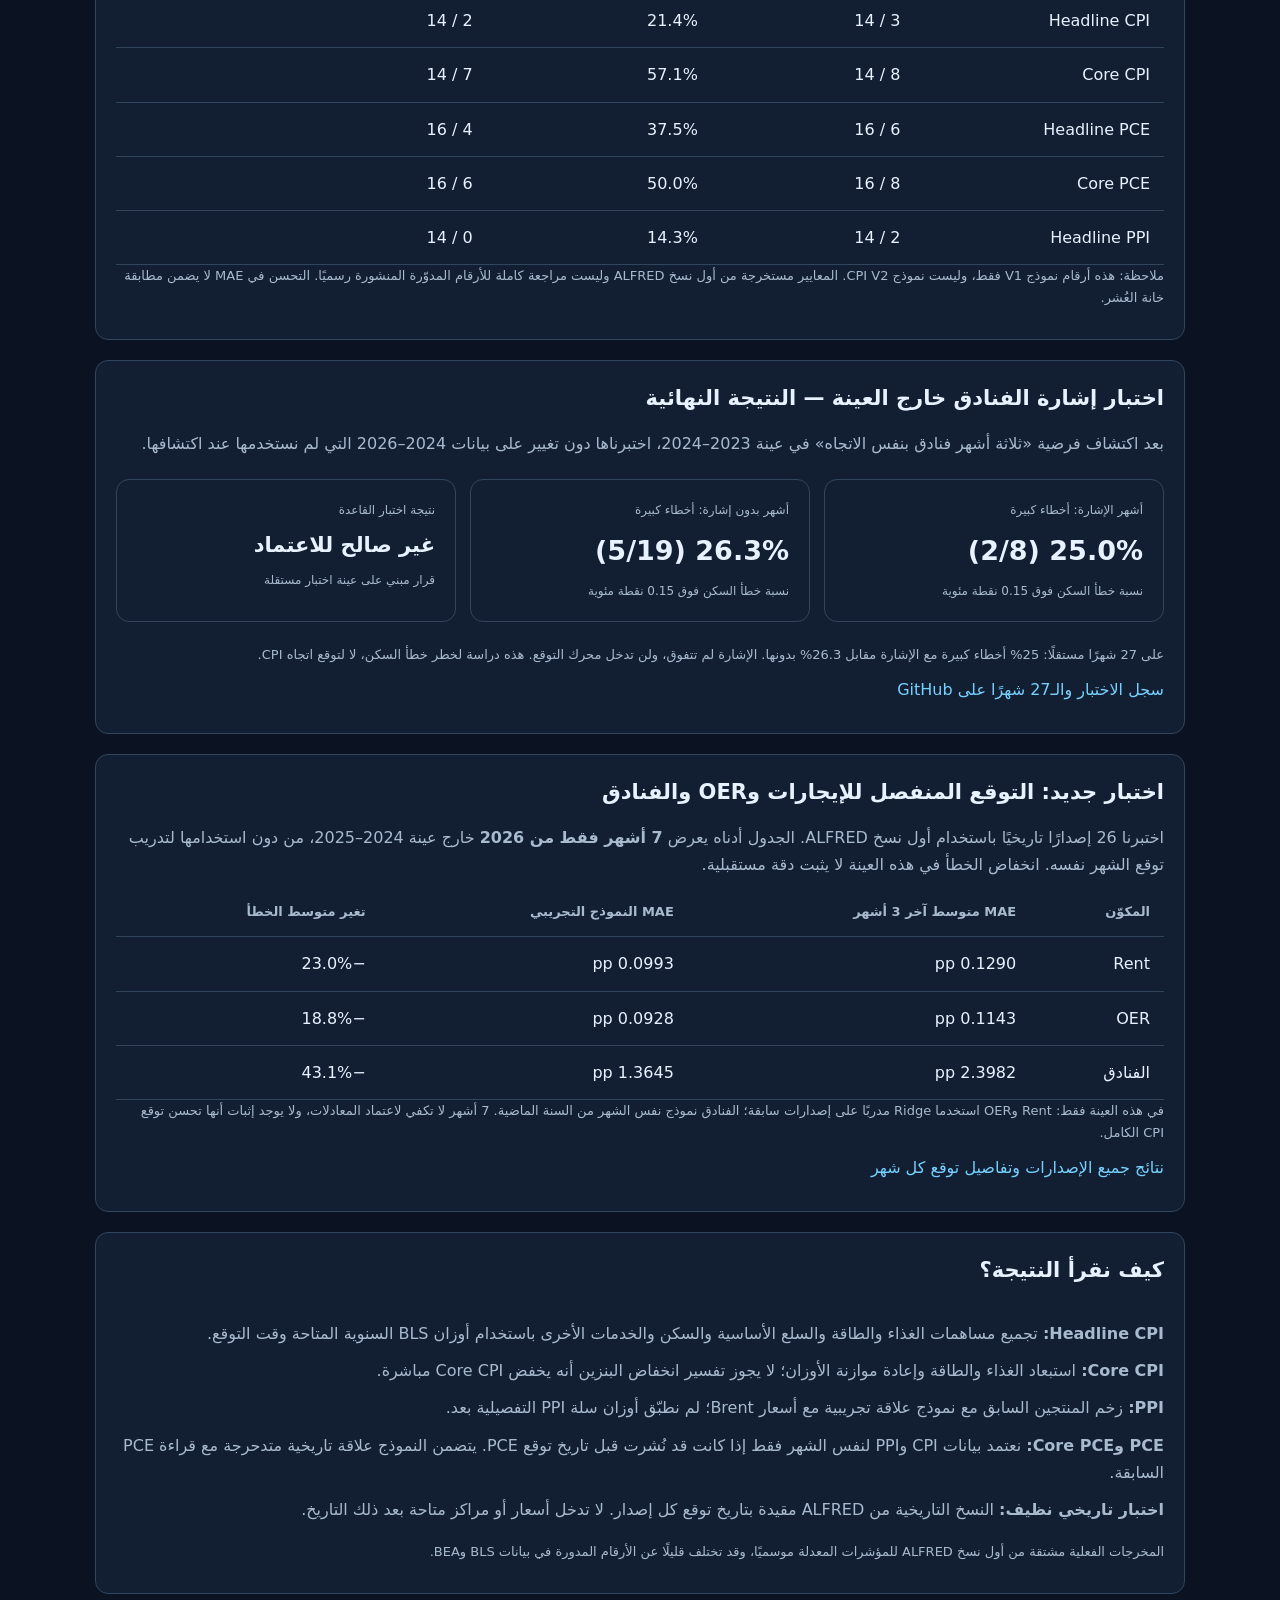
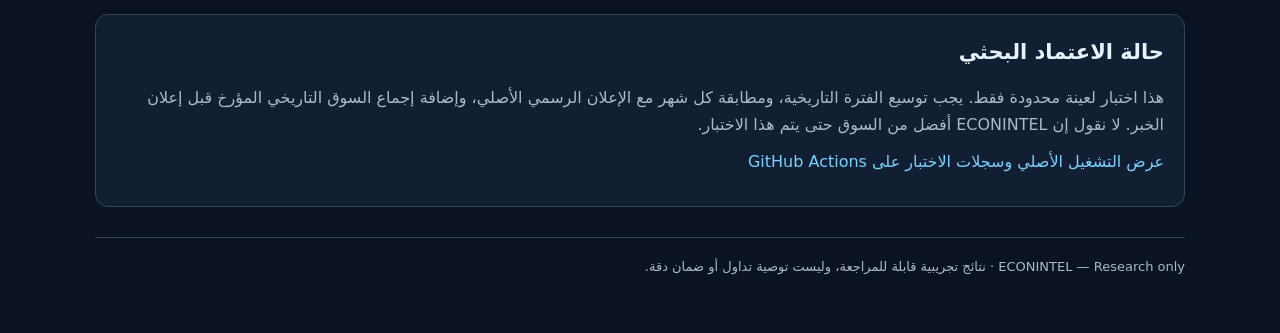
==== commit 4ce082b2: "Show 2026 held-out numeric Rent OER Lodging model error side-by-side with baselines in backtest dash" ====
--- a/inflation-backtest.html
+++ b/inflation-backtest.html
@@ -67,6 +67,11 @@
   <p id="riskReason" class="hint">جاري تحميل حكم الاختبار المستقل…</p>
   <p><a href="https://github.com/yazeedkhazer-cpu/ECONINTEL/actions/runs/46169865199" target="_blank" rel="noopener noreferrer">سجل الاختبار والـ27 شهرًا على GitHub</a></p>
 </section>
+<section class="panel"><h2>اختبار جديد: التوقع المنفصل للإيجارات وOER والفنادق</h2>
+<p>اختبرنا 26 إصدارًا تاريخيًا باستخدام أول نسخ ALFRED. الجدول أدناه يعرض <b>7 أشهر فقط من 2026</b> خارج عينة 2024–2025، من دون استخدامها لتدريب توقع الشهر نفسه. انخفاض الخطأ في هذه العينة لا يثبت دقة مستقبلية.</p>
+<div class="table-wrap"><table><thead><tr><th>المكوّن</th><th>MAE متوسط آخر 3 أشهر</th><th>MAE النموذج التجريبي</th><th>تغير متوسط الخطأ</th></tr></thead><tbody id="componentWalkforwardRows"><tr><td colspan="4">جاري تحميل النتائج…</td></tr></tbody></table></div>
+<p id="componentWalkforwardCaveat" class="hint">أرقام مكوّنات السكن بالـ MoM وبوحدة نقطة مئوية للخطأ، وليست دقة CPI العام أو Core CPI.</p>
+<p><a href="https://github.com/yazeedkhazer-cpu/ECONINTEL/actions/runs/46171864900" target="_blank" rel="noopener noreferrer">نتائج جميع الإصدارات وتفاصيل توقع كل شهر</a></p></section>
 <section class="panel"><h2>كيف نقرأ النتيجة؟</h2>
 <div class="method"><p><b>Headline CPI:</b> تجميع مساهمات الغذاء والطاقة والسلع الأساسية والسكن والخدمات الأخرى باستخدام أوزان BLS السنوية المتاحة وقت التوقع.</p>
 <p><b>Core CPI:</b> استبعاد الغذاء والطاقة وإعادة موازنة الأوزان؛ لا يجوز تفسير انخفاض البنزين أنه يخفض Core CPI مباشرة.</p>
@@ -82,6 +87,24 @@
 </main><script>
 "use strict";
 const $=id=>document.getElementById(id);
+fetch("data/cpi-category-walkforward-summary.json?t="+Date.now(),{cache:"no-store"})
+ .then(r=>{if(!r.ok)throw Error("HTTP "+r.status);return r.json()})
+ .then(d=>{
+    if(d.schemaVersion!==1||d.holdout2026!==7||!d.models?.oer)throw Error("Unexpected category study");
+    const body=$("componentWalkforwardRows");body.replaceChildren();
+    for(const [id,label] of [["rent","Rent"],["oer","OER"],["lodging","الفنادق"]]){
+       const x=d.models[id],tr=document.createElement("tr");
+       const candidate=id==="lodging"?x.priorYear:x.ridge;
+       const decrease=100*(x.baseline3-candidate)/x.baseline3;
+       for(const value of [label,x.baseline3.toFixed(4)+" pp",candidate.toFixed(4)+" pp",
+            (decrease>=0?"−":"+")+Math.abs(decrease).toFixed(1)+"%"]){
+           const td=document.createElement("td");td.textContent=value;tr.appendChild(td);
+       }
+       body.appendChild(tr);
+    }
+    $("componentWalkforwardCaveat").textContent="في هذه العينة فقط: Rent وOER استخدما Ridge مدربًا على إصدارات سابقة؛ الفنادق نموذج نفس الشهر من السنة الماضية. 7 أشهر لا تكفي لاعتماد المعادلات، ولا يوجد إثبات أنها تحسن توقع CPI الكامل.";
+ }).catch(err=>$("componentWalkforwardCaveat").textContent="تعذر قراءة نتائج اختبار المكونات: "+err.message);
+
 fetch("data/shelter-hotel-streak-decision.json?t="+Date.now(),{cache:"no-store"})
  .then(r=>{if(!r.ok)throw Error("HTTP "+r.status);return r.json();})
  .then(d=>{
